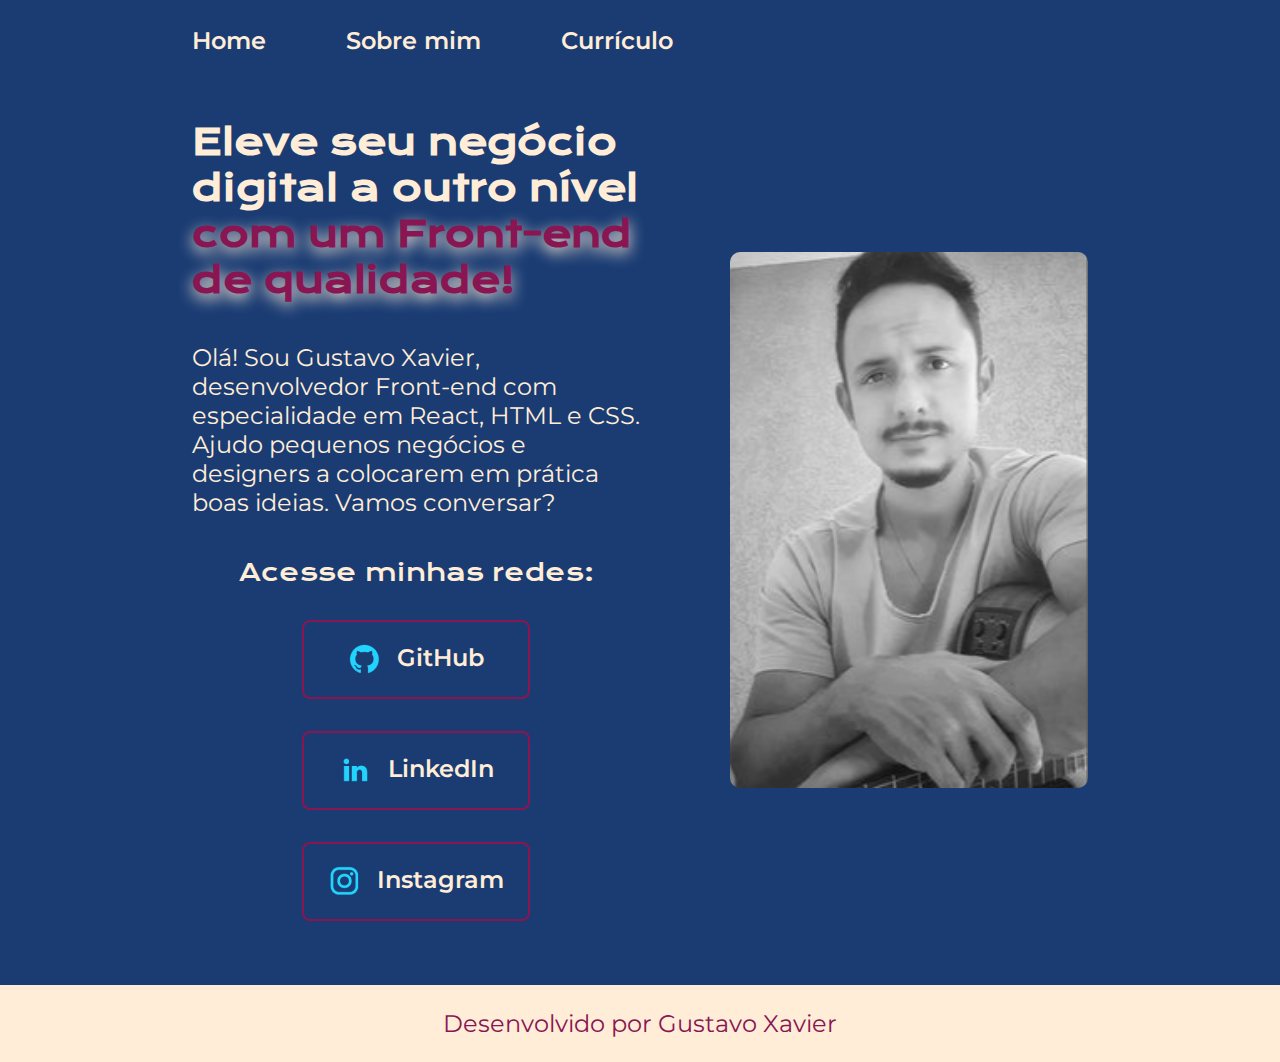
==== index.html @ d52e94e6 "Update" ====
<!DOCTYPE html>
<html lang="pt-br">
<head>
    <meta charset="UTF-8">
    <meta http-equiv="X-UA-Compatible" content="IE=edge">
    <meta name="viewport" content="width=device-width, initial-scale=1.0">
    <title>Portifólio</title>
    <link rel="stylesheet" href="Styles/style.css">
</head>
<body>
    <header class="cabecalho">
        <nav class="cabecalho__menu">
            <a class="cabecalho__menu-link" href="index.html">Home</a>
            <a class="cabecalho__menu-link" href="about.html">Sobre mim</a>
            <a class="cabecalho__menu-link" href="curriculo.html">Currículo</a>
        </nav>
    </header>
    <main class="apresentacao">
        <section class="apresentacao__conteudo">
            <h1 class="apresentacao__conteudo__titulo">Eleve seu negócio digital a outro nível <strong class="titulo-destaque">com um Front-end de qualidade!</strong></h1>
            <p class="apresentacao__conteudo__texto">Olá! Sou Gustavo Xavier, desenvolvedor Front-end com especialidade em React, HTML e CSS. Ajudo pequenos negócios e designers a colocarem em prática boas ideias. Vamos conversar?</p>
            <div class="apresentacao__links">
                <h2 class="apresentacao__links__subtitulo">Acesse minhas redes:</h2>
                <a class="apresentacao__links__navegacao" href="https://github.com/XavierLimaTI">
                    <img src="assets/github.png" alt="logo_github">
                    GitHub   
                </a>
                <a class="apresentacao__links__navegacao" href="https://www.linkedin.com/in/gustavo-xavier-lima-8298852a8/"><img src="assets/linkedin.png" alt="logo_linkedin">
                    LinkedIn
                </a>
                <a class="apresentacao__links__navegacao" href="https://www.instagram.com/xavierlima.ti/"><img src="assets/instagram.png" alt="logo_instagram">
                    Instagram
                </a>
            </div>
        </section>
        <img class="foto-desenvolvedor" src="assets/redimensionada.jpg" alt="Foto do desenvolvedor">
    </main>
    <footer class="rodape">
        <p>Desenvolvido por Gustavo Xavier</p>
    </footer>
</body>
</html>


<!-- html: Gera a estrutura básica de um documento HTML.
ul>li*5: Cria uma lista não ordenada com cinco itens de lista.
div>h1+p: Cria uma div contendo um cabeçalho (h1) seguido de um parágrafo (p).
input[type=text]+input[type=password] -->
---- Styles/style.css ----
@import url('https://fonts.googleapis.com/css2?family=Krona+One&family=Montserrat:ital,wght@0,100..900;1,100..900&display=swap');

:root {
    --cor-primaria: #1B3C73;
    --cor-secundaria: #FFEDD8;
    --cor-terciaria: #891652;
    --cor-hover: #891652;

    --fonte-primaria: "Krona One", sans-serif;
    --fonte-secundaria: "Montserrat", sans-serif;
}
*{
    margin: 0;
    padding: 0;
}

body {
    box-sizing: content-box;
    background-color: var(--cor-primaria);
    color: var(--cor-secundaria);
}

.cabecalho {
    padding: 2% 0% 0% 15%;
}
.cabecalho__menu {
    display: flex;
    gap: 80px;
}
.cabecalho__menu-link {
    font-family: var(--fonte-secundaria);
    font-size: 1.5rem;
    font-weight: 600;
    color: var(--cor-secundaria);
    text-decoration: none;
}
.apresentacao {
    padding: 5% 15%;
    display: flex;
    align-items: center;
    justify-content: space-between;
    gap: 82px;
}
.apresentacao__conteudo {
    display: flex;
    flex-direction: column;
    width: 50%;
    gap: 40px;
}

.apresentacao__conteudo__titulo {
    font-size: 2.25rem;
    font-family: var(--fonte-primaria);
}
.titulo-destaque {
    color: var(--cor-terciaria);
    text-shadow: 0 5px 15px var(--cor-secundaria);
}
.apresentacao__conteudo__texto {
    font-size: 1.5rem;
    font-family: var(--fonte-secundaria);
}

.apresentacao__links {
    display: flex;
    flex-direction: column;
    align-items: center;
    justify-content: space-between;
    gap: 32px;
}
.apresentacao__links__subtitulo {
    font-family: var(--fonte-primaria);
    font-weight: 400;
    font-size: 1.5rem;
}
.apresentacao__links__navegacao {
    display: flex;
    justify-content: center;
    gap: 16px;
    border: 2px solid var(--cor-terciaria);
    width: 50%;
    text-align: center;
    border-radius: 8px;
    font-size: 1.5rem;
    font-weight: 600;
    padding: 21.5px 0;
    text-decoration: none;
    color: var(--cor-secundaria);
    font-family: var(--fonte-secundaria);    
}
.apresentacao__links__navegacao:hover {
    background-color: var(--cor-hover);
    transform: scale(1.2);
}
.foto-desenvolvedor {
    width: 40%;
    border-radius: 10px;    
}
.rodape {
    padding: 24px;
    background-color: var(--cor-secundaria);
    font-family: var(--fonte-secundaria);
    font-size: 1.5rem;
    text-align: center;
    color: var(--cor-terciaria);
    font-weight: 400;
}

@media (max-width: 1200px) {
    .cabecalho {
        padding: 7%;
    }
    .cabecalho__menu {
    justify-content: center;
}
    .apresentacao {
        flex-direction: column-reverse;
        padding: 5%;
    }

    .apresentacao__conteudo {
        width: auto;
    }
}
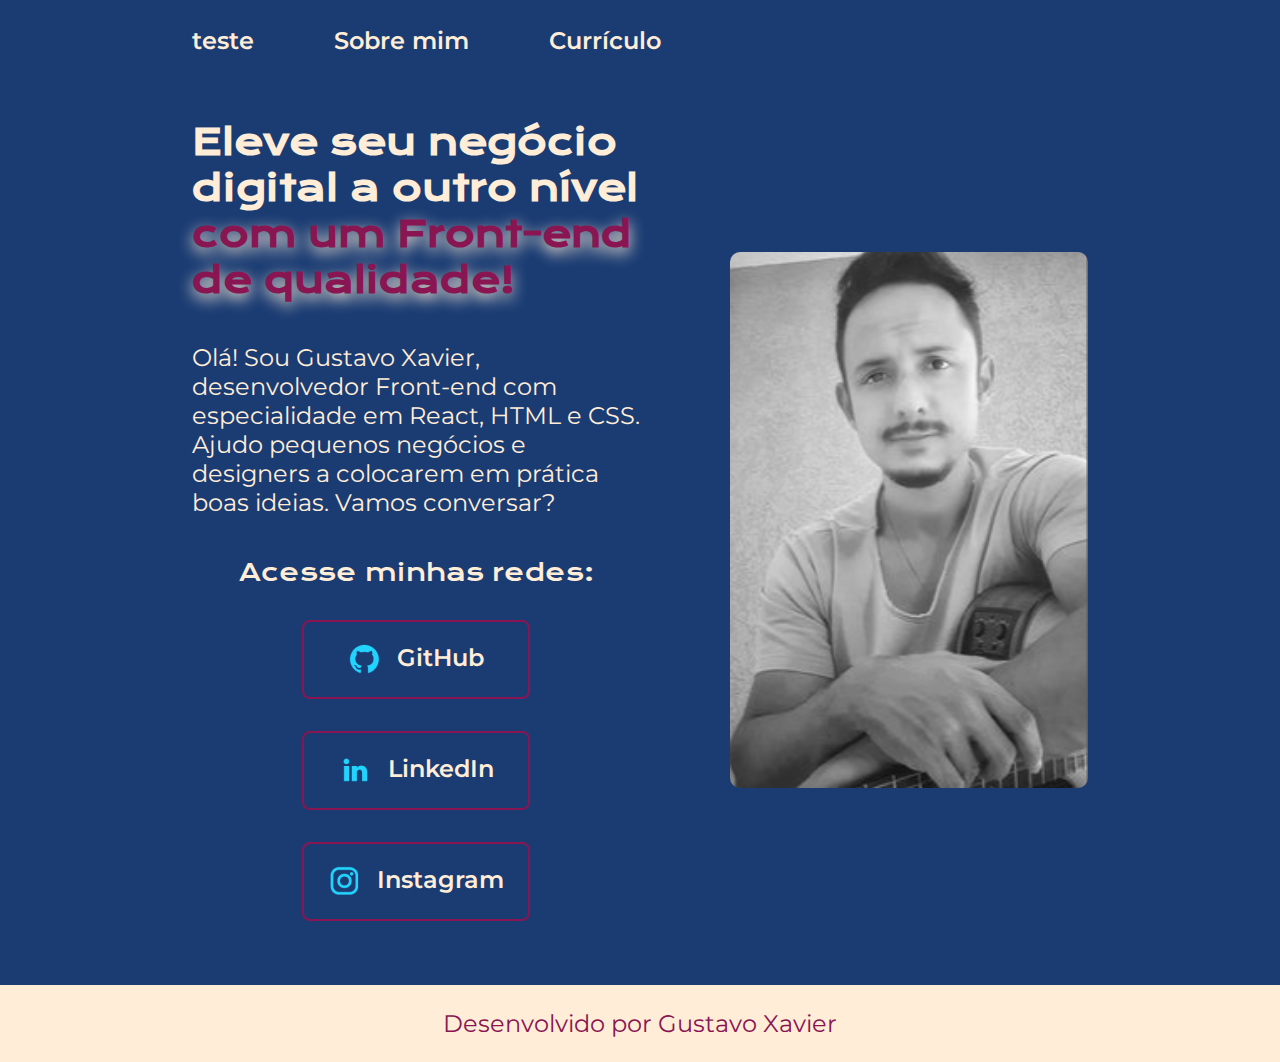
==== commit 3b1a4866: "Update index.html" ====
--- a/index.html
+++ b/index.html
@@ -10,7 +10,7 @@
 <body>
     <header class="cabecalho">
         <nav class="cabecalho__menu">
-            <a class="cabecalho__menu-link" href="index.html">Home</a>
+            <a class="cabecalho__menu-link" href="index.html">teste</a>
             <a class="cabecalho__menu-link" href="about.html">Sobre mim</a>
             <a class="cabecalho__menu-link" href="curriculo.html">Currículo</a>
         </nav>
--- a/Styles/style.css
+++ b/Styles/style.css
@@ -108,7 +108,7 @@
 
 @media (max-width: 1200px) {
     .cabecalho {
-        padding: 7%;
+        padding: 6%;
     }
     .cabecalho__menu {
     justify-content: center;
@@ -119,6 +119,7 @@
     }
 
     .apresentacao__conteudo {
-        width: auto;
+        width: fit-content;
+        padding: 2px;
     }
 }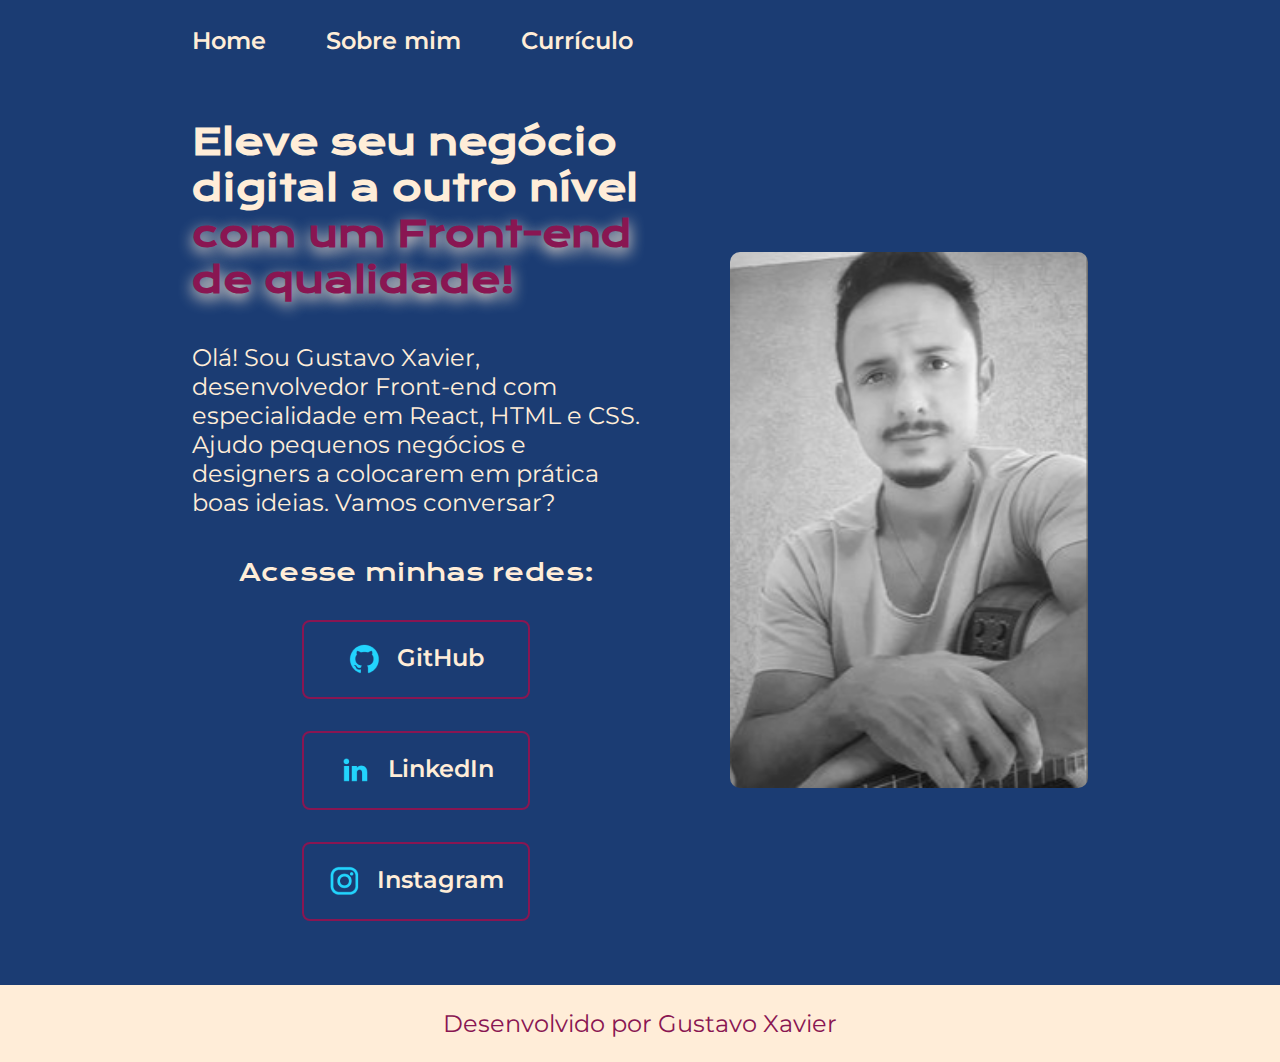
==== commit 72cafe96: "NewVersion" ====
--- a/index.html
+++ b/index.html
@@ -10,7 +10,7 @@
 <body>
     <header class="cabecalho">
         <nav class="cabecalho__menu">
-            <a class="cabecalho__menu-link" href="index.html">teste</a>
+            <a class="cabecalho__menu-link" href="index.html">Home</a>
             <a class="cabecalho__menu-link" href="about.html">Sobre mim</a>
             <a class="cabecalho__menu-link" href="curriculo.html">Currículo</a>
         </nav>
--- a/Styles/style.css
+++ b/Styles/style.css
@@ -25,7 +25,7 @@
 }
 .cabecalho__menu {
     display: flex;
-    gap: 80px;
+    gap: 60px;
 }
 .cabecalho__menu-link {
     font-family: var(--fonte-secundaria);
@@ -111,7 +111,7 @@
         padding: 6%;
     }
     .cabecalho__menu {
-    justify-content: center;
+    justify-content: space-around;
 }
     .apresentacao {
         flex-direction: column-reverse;
